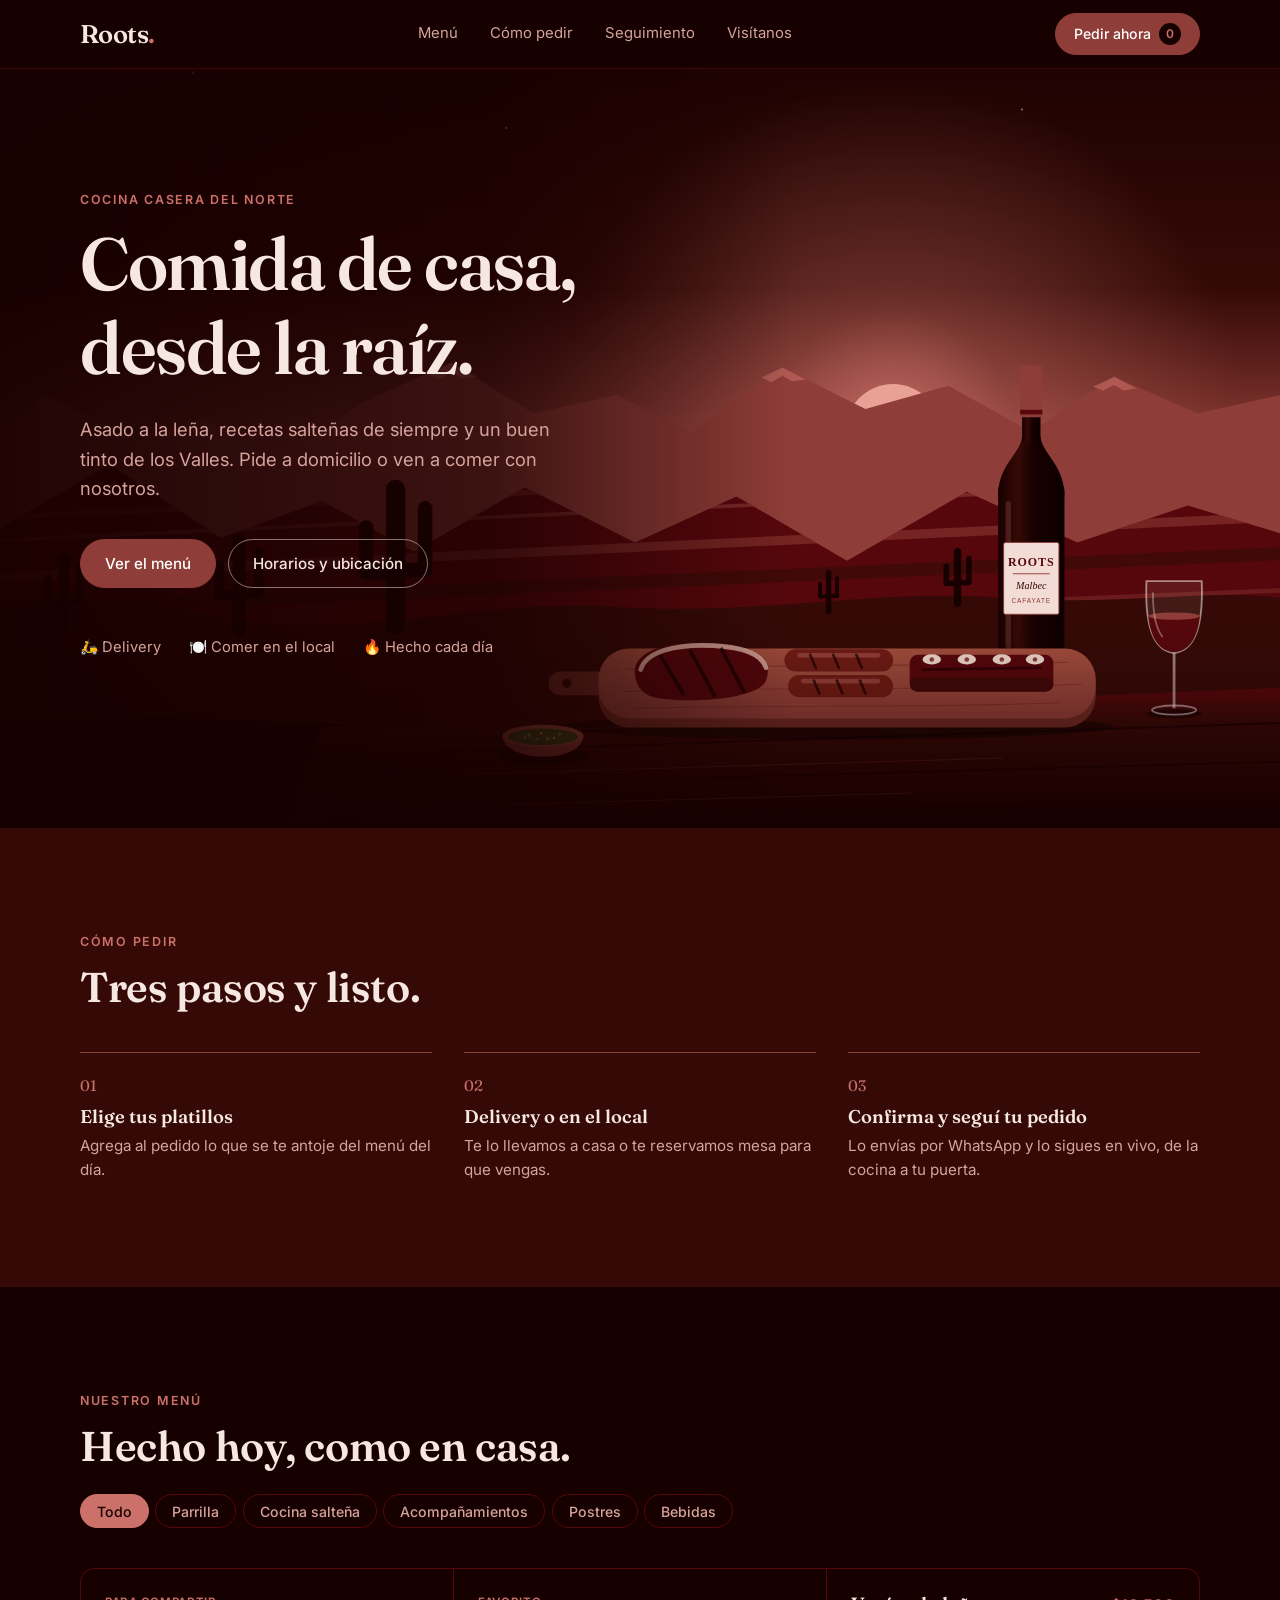
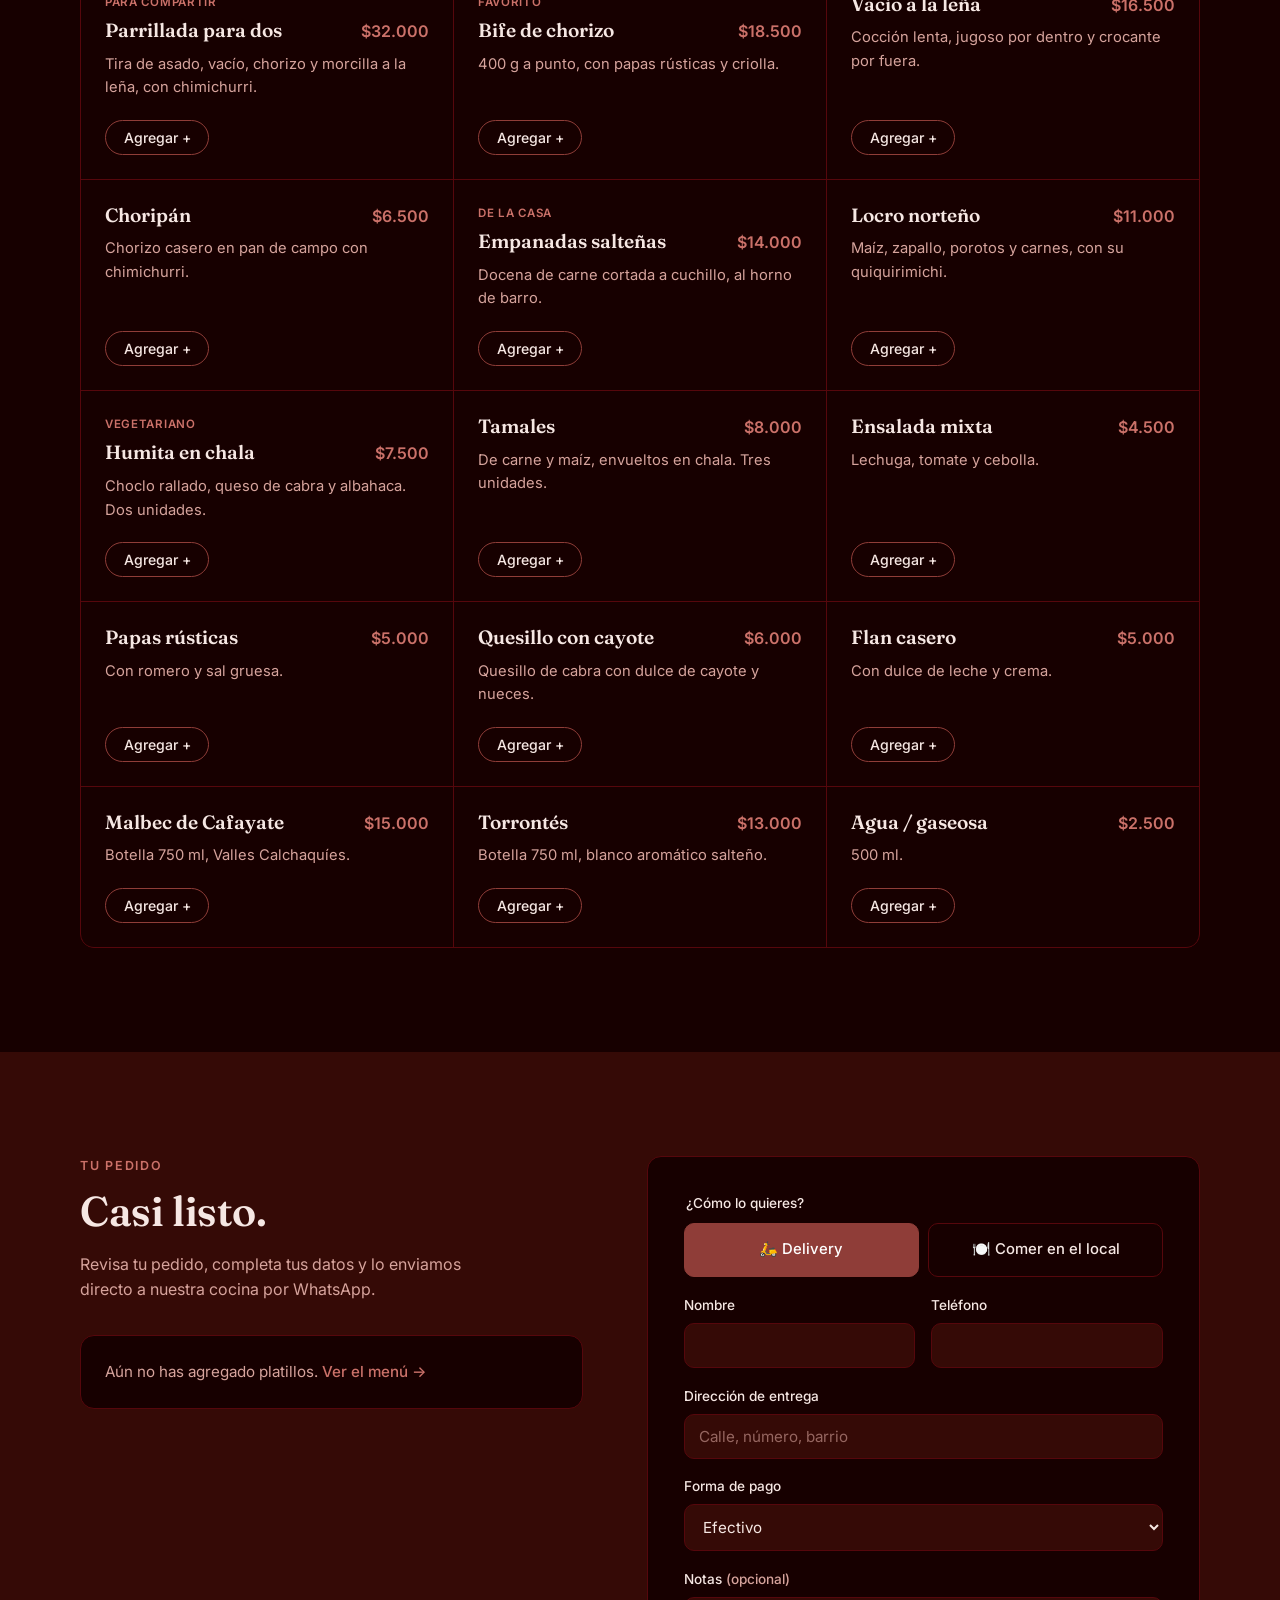
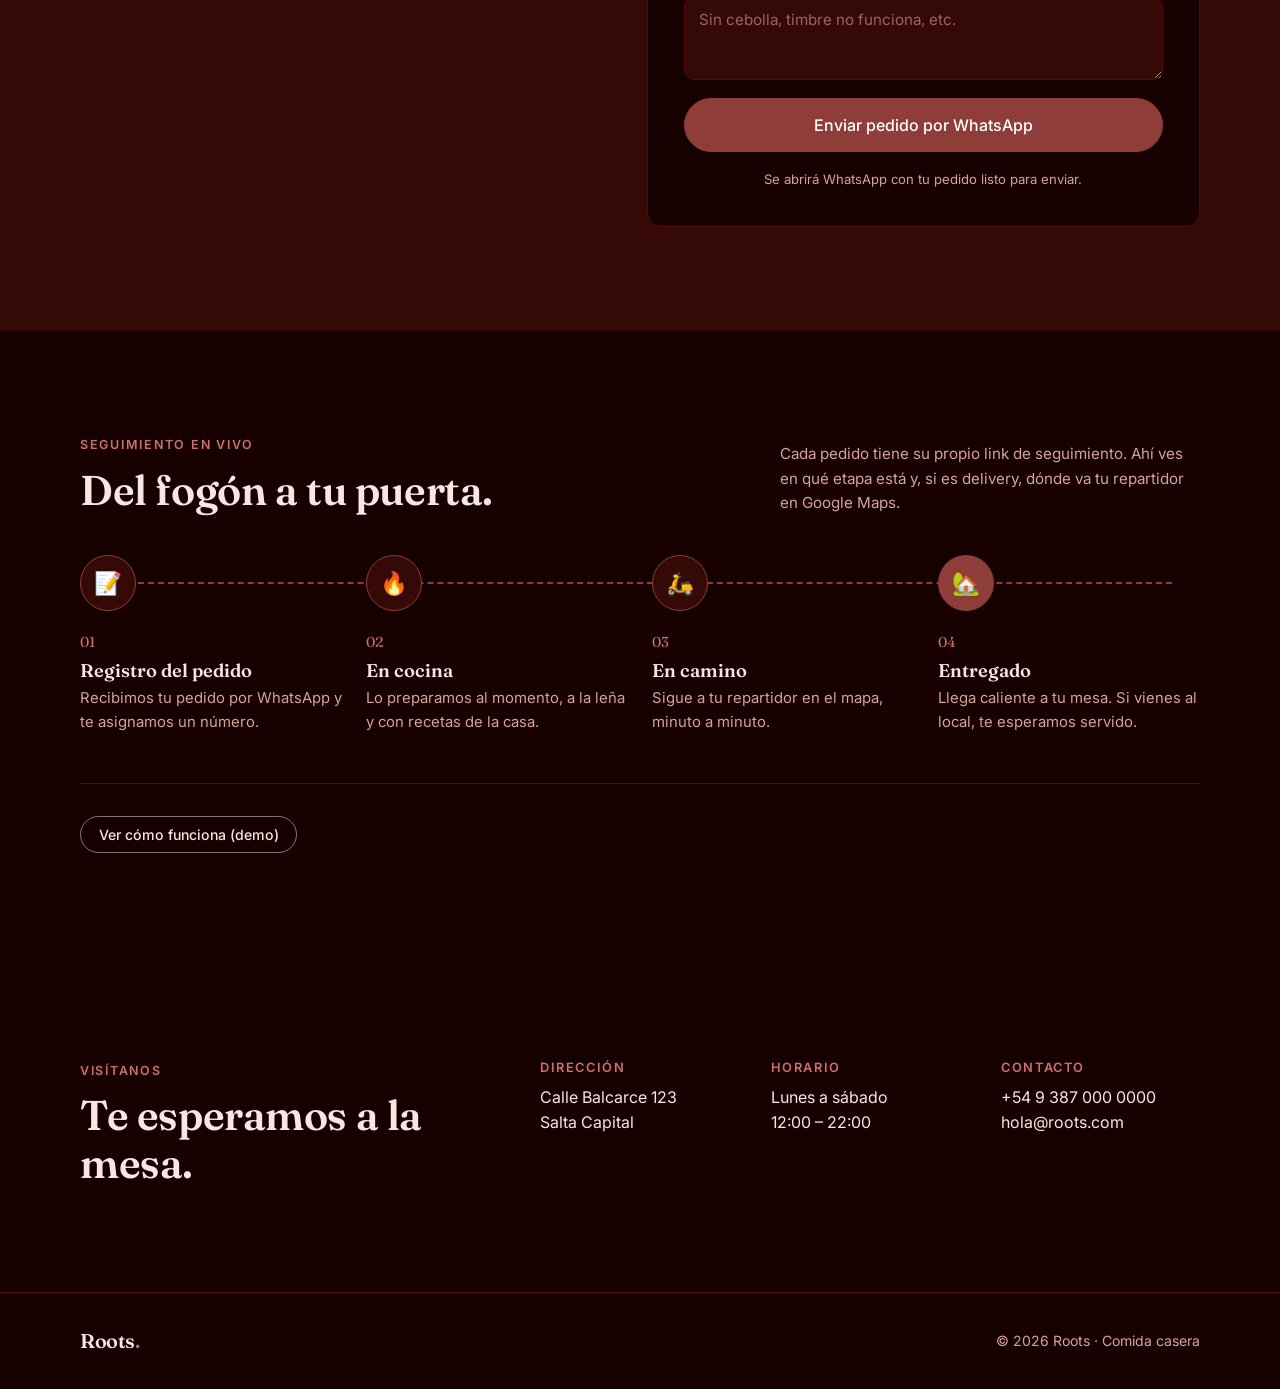
==== index.html @ 9a9501b3 "Subir landing page de Roots (menú, pedidos y seguimiento)" ====
<!DOCTYPE html>
<html lang="es">
<head>
  <meta charset="UTF-8" />
  <meta name="viewport" content="width=device-width, initial-scale=1.0" />
  <title>Roots — Comida casera</title>
  <meta name="description" content="Roots, casa de comida casera. Pide para delivery o ven a comer al local." />
  <link rel="preconnect" href="https://fonts.googleapis.com" />
  <link rel="preconnect" href="https://fonts.gstatic.com" crossorigin />
  <link href="https://fonts.googleapis.com/css2?family=Fraunces:opsz,wght@9..144,400;9..144,600&family=Inter:wght@400;500;600&display=swap" rel="stylesheet" />
  <link rel="stylesheet" href="styles.css" />
</head>
<body>

  <!-- Navegación -->
  <header class="nav">
    <div class="container nav__inner">
      <a href="#inicio" class="logo">Roots<span class="logo__dot">.</span></a>
      <nav class="nav__links" aria-label="Principal">
        <a href="#menu">Menú</a>
        <a href="#como-pedir">Cómo pedir</a>
        <a href="#seguimiento">Seguimiento</a>
        <a href="#visitanos">Visítanos</a>
      </nav>
      <a href="#pedido" class="btn btn--small">Pedir ahora <span class="cart-count" data-cart-count>0</span></a>
    </div>
  </header>

  <main>
    <!-- Hero -->
    <section id="inicio" class="hero">
      <img class="hero__scene" src="hero.svg" alt="" aria-hidden="true" />
      <div class="container hero__inner">
        <div class="hero__content">
          <p class="eyebrow">Cocina casera del norte</p>
          <h1>Comida de casa,<br />desde la raíz.</h1>
          <p class="hero__lead">
            Asado a la leña, recetas salteñas de siempre y un buen tinto de los Valles.
            Pide a domicilio o ven a comer con nosotros.
          </p>
          <div class="hero__actions">
            <a href="#menu" class="btn">Ver el menú</a>
            <a href="#visitanos" class="btn btn--ghost">Horarios y ubicación</a>
          </div>
          <ul class="hero__badges">
            <li>🛵 Delivery</li>
            <li>🍽️ Comer en el local</li>
            <li>🔥 Hecho cada día</li>
          </ul>
        </div>
      </div>
    </section>

    <!-- Cómo pedir -->
    <section id="como-pedir" class="section section--alt">
      <div class="container">
        <p class="eyebrow">Cómo pedir</p>
        <h2>Tres pasos y listo.</h2>
        <ol class="steps">
          <li>
            <span class="steps__num">01</span>
            <h3>Elige tus platillos</h3>
            <p>Agrega al pedido lo que se te antoje del menú del día.</p>
          </li>
          <li>
            <span class="steps__num">02</span>
            <h3>Delivery o en el local</h3>
            <p>Te lo llevamos a casa o te reservamos mesa para que vengas.</p>
          </li>
          <li>
            <span class="steps__num">03</span>
            <h3>Confirma y seguí tu pedido</h3>
            <p>Lo envías por WhatsApp y lo sigues en vivo, de la cocina a tu puerta.</p>
          </li>
        </ol>
      </div>
    </section>

    <!-- Menú -->
    <section id="menu" class="section">
      <div class="container">
        <div class="section__head">
          <div>
            <p class="eyebrow">Nuestro menú</p>
            <h2>Hecho hoy, como en casa.</h2>
          </div>
          <div class="tabs" role="tablist" data-tabs></div>
        </div>
        <div class="menu" data-menu></div>
      </div>
    </section>

    <!-- Pedido -->
    <section id="pedido" class="section section--alt">
      <div class="container order">
        <div class="order__intro">
          <p class="eyebrow">Tu pedido</p>
          <h2>Casi listo.</h2>
          <p class="muted">Revisa tu pedido, completa tus datos y lo enviamos directo a nuestra cocina por WhatsApp.</p>

          <div class="cart" data-cart>
            <p class="cart__empty" data-cart-empty>Aún no has agregado platillos. <a href="#menu">Ver el menú →</a></p>
            <ul class="cart__list" data-cart-list></ul>
            <dl class="cart__totals" data-cart-totals hidden>
              <div><dt>Subtotal</dt><dd data-subtotal>$0</dd></div>
              <div data-delivery-row><dt>Envío</dt><dd data-delivery-fee>$0</dd></div>
              <div class="cart__total"><dt>Total</dt><dd data-total>$0</dd></div>
            </dl>
          </div>
        </div>

        <form class="form" data-order-form novalidate>
          <fieldset class="mode">
            <legend class="form__label">¿Cómo lo quieres?</legend>
            <label class="mode__option">
              <input type="radio" name="mode" value="delivery" checked />
              <span>🛵 Delivery</span>
            </label>
            <label class="mode__option">
              <input type="radio" name="mode" value="local" />
              <span>🍽️ Comer en el local</span>
            </label>
          </fieldset>

          <div class="form__row">
            <label class="field">
              <span class="form__label">Nombre</span>
              <input type="text" name="name" autocomplete="name" required />
            </label>
            <label class="field">
              <span class="form__label">Teléfono</span>
              <input type="tel" name="phone" autocomplete="tel" required />
            </label>
          </div>

          <div data-delivery-fields>
            <label class="field">
              <span class="form__label">Dirección de entrega</span>
              <input type="text" name="address" autocomplete="street-address" placeholder="Calle, número, barrio" required />
            </label>
            <label class="field">
              <span class="form__label">Forma de pago</span>
              <select name="payment">
                <option>Efectivo</option>
                <option>Transferencia</option>
                <option>Tarjeta (terminal a domicilio)</option>
              </select>
            </label>
          </div>

          <div class="form__row" data-local-fields hidden>
            <label class="field">
              <span class="form__label">Hora de llegada</span>
              <input type="time" name="time" min="12:00" max="21:30" />
            </label>
            <label class="field">
              <span class="form__label">Personas</span>
              <input type="number" name="people" min="1" max="20" value="2" />
            </label>
          </div>

          <label class="field">
            <span class="form__label">Notas <span class="muted">(opcional)</span></span>
            <textarea name="notes" rows="3" placeholder="Sin cebolla, timbre no funciona, etc."></textarea>
          </label>

          <p class="form__error" data-form-error role="alert"></p>

          <button type="submit" class="btn btn--block">Enviar pedido por WhatsApp</button>
          <p class="form__hint muted">Se abrirá WhatsApp con tu pedido listo para enviar.</p>

          <div class="order-sent" data-order-sent hidden>
            <p class="order-sent__title">Pedido <strong data-order-sent-id></strong> registrado</p>
            <p class="muted">Envía el mensaje de WhatsApp para confirmarlo. Desde aquí puedes seguirlo en vivo.</p>
            <a class="btn btn--block" data-order-sent-link href="#">Seguir mi pedido en el mapa →</a>
          </div>
        </form>
      </div>
    </section>

    <!-- Ruta del pedido / seguimiento -->
    <section id="seguimiento" class="section">
      <div class="container">
        <div class="section__head">
          <div>
            <p class="eyebrow">Seguimiento en vivo</p>
            <h2>Del fogón a tu puerta.</h2>
          </div>
          <p class="muted section__aside">Cada pedido tiene su propio link de seguimiento. Ahí ves en qué etapa está y, si es delivery, dónde va tu repartidor en Google Maps.</p>
        </div>

        <ol class="route">
          <li class="route__stop">
            <span class="route__icon" aria-hidden="true">📝</span>
            <span class="route__num">01</span>
            <h3>Registro del pedido</h3>
            <p>Recibimos tu pedido por WhatsApp y te asignamos un número.</p>
          </li>
          <li class="route__stop">
            <span class="route__icon" aria-hidden="true">🔥</span>
            <span class="route__num">02</span>
            <h3>En cocina</h3>
            <p>Lo preparamos al momento, a la leña y con recetas de la casa.</p>
          </li>
          <li class="route__stop">
            <span class="route__icon" aria-hidden="true">🛵</span>
            <span class="route__num">03</span>
            <h3>En camino</h3>
            <p>Sigue a tu repartidor en el mapa, minuto a minuto.</p>
          </li>
          <li class="route__stop">
            <span class="route__icon" aria-hidden="true">🏡</span>
            <span class="route__num">04</span>
            <h3>Entregado</h3>
            <p>Llega caliente a tu mesa. Si vienes al local, te esperamos servido.</p>
          </li>
        </ol>

        <div class="track-cta">
          <div class="track-cta__last" data-last-order hidden>
            <span class="muted">Tu último pedido</span>
            <strong data-last-order-id></strong>
            <a class="btn btn--small" data-last-order-link href="#">Seguir pedido →</a>
          </div>
          <a class="btn btn--ghost btn--small" href="seguimiento.html?demo=1">Ver cómo funciona (demo)</a>
        </div>
      </div>
    </section>

    <!-- Visítanos -->
    <section id="visitanos" class="section">
      <div class="container info">
        <div>
          <p class="eyebrow">Visítanos</p>
          <h2>Te esperamos a la mesa.</h2>
        </div>
        <div class="info__grid">
          <div>
            <h3>Dirección</h3>
            <p>Calle Balcarce 123<br />Salta Capital</p>
          </div>
          <div>
            <h3>Horario</h3>
            <p>Lunes a sábado<br />12:00 – 22:00</p>
          </div>
          <div>
            <h3>Contacto</h3>
            <p><a href="tel:+5493870000000">+54 9 387 000 0000</a><br />hola@roots.com</p>
          </div>
        </div>
      </div>
    </section>
  </main>

  <footer class="footer">
    <div class="container footer__inner">
      <span class="logo logo--small">Roots<span class="logo__dot">.</span></span>
      <span class="muted">© <span data-year></span> Roots · Comida casera</span>
    </div>
  </footer>

  <!-- Barra flotante del carrito (móvil) -->
  <a href="#pedido" class="float-cart" data-float-cart hidden>
    <span><span data-cart-count>0</span> platillos</span>
    <strong data-float-total>$0</strong>
  </a>

  <div class="toast" data-toast role="status" aria-live="polite"></div>

  <script src="data.js"></script>
  <script src="script.js"></script>
</body>
</html>
---- styles.css ----
/* ============ Roots — estilos ============ */
/* Paleta: #170000 · #350a06 · #56070c · #8f3d38 · #cb7169 */
:root {
  color-scheme: dark;
  --c1: #170000;
  --c2: #350a06;
  --c3: #56070c;
  --c4: #8f3d38;
  --c5: #cb7169;

  --bg: var(--c1);
  --bg-alt: var(--c2);
  --surface: var(--c1);
  --field: var(--c2);
  --ink: #f6e7e3;          /* texto claro, tinte de la paleta */
  --muted: #d6a39c;        /* rosa suave derivado de #cb7169 */
  --line: var(--c3);
  --brand: var(--c4);
  --brand-hover: var(--c5);
  --accent: var(--c5);
  --radius: 14px;
  --serif: "Fraunces", Georgia, serif;
  --sans: "Inter", system-ui, -apple-system, "Segoe UI", sans-serif;
}

*, *::before, *::after { box-sizing: border-box; }
html { scroll-behavior: smooth; scroll-padding-top: 80px; }
body {
  margin: 0;
  font-family: var(--sans);
  color: var(--ink);
  background: var(--bg);
  line-height: 1.6;
  -webkit-font-smoothing: antialiased;
}
img, svg { max-width: 100%; display: block; }
a { color: inherit; }
h1, h2, h3 { font-family: var(--serif); font-weight: 600; line-height: 1.15; margin: 0; }
h1 { font-size: clamp(2.6rem, 6vw, 4.6rem); letter-spacing: -0.02em; }
h2 { font-size: clamp(1.9rem, 4vw, 2.6rem); letter-spacing: -0.01em; }
h3 { font-size: 1.15rem; }
p { margin: 0; }
[hidden] { display: none !important; }

.container { width: min(1120px, 100% - 2.5rem); margin-inline: auto; }
.muted { color: var(--muted); }
.eyebrow {
  font-size: .78rem;
  font-weight: 600;
  letter-spacing: .14em;
  text-transform: uppercase;
  color: var(--accent);
  margin-bottom: .75rem;
}

/* ---------- Botones ---------- */
.btn {
  display: inline-flex;
  align-items: center;
  justify-content: center;
  gap: .5rem;
  padding: .85rem 1.5rem;
  border: 1.5px solid var(--brand);
  border-radius: 999px;
  background: var(--brand);
  color: #fff;
  font: 500 .95rem var(--sans);
  text-decoration: none;
  cursor: pointer;
  transition: transform .15s ease, background .15s ease, border-color .15s ease, color .15s ease;
}
.btn:hover { background: var(--brand-hover); border-color: var(--brand-hover); color: var(--c1); transform: translateY(-1px); }
.btn--ghost { background: transparent; color: var(--ink); border-color: rgba(246, 231, 227, .5); }
.btn--ghost:hover { background: var(--ink); border-color: var(--ink); color: var(--c1); }
.btn--small { padding: .55rem 1.1rem; font-size: .88rem; }
.btn--block { width: 100%; padding: 1rem; font-size: 1rem; }

.cart-count {
  display: inline-grid;
  place-items: center;
  min-width: 1.4rem;
  height: 1.4rem;
  padding: 0 .35rem;
  border-radius: 999px;
  background: var(--c1);
  color: var(--c5);
  font-size: .75rem;
  font-weight: 600;
}

/* ---------- Navegación ---------- */
.nav {
  position: sticky;
  top: 0;
  z-index: 20;
  background: rgba(23, 0, 0, .82);
  backdrop-filter: blur(10px);
  border-bottom: 1px solid rgba(86, 7, 12, .7);
}
.nav__inner { display: flex; align-items: center; justify-content: space-between; height: 68px; }
.logo {
  font-family: var(--serif);
  font-size: 1.6rem;
  font-weight: 600;
  text-decoration: none;
  color: var(--ink);
  letter-spacing: -0.02em;
}
.logo--small { font-size: 1.25rem; }
.logo__dot { color: var(--accent); }
.nav__links { display: flex; gap: 2rem; }
.nav__links a { text-decoration: none; font-size: .93rem; color: var(--muted); transition: color .15s; }
.nav__links a:hover { color: var(--ink); }

/* ---------- Hero ---------- */
.hero {
  position: relative;
  min-height: min(92vh, 860px);
  display: flex;
  align-items: center;
  overflow: hidden;
  isolation: isolate;
  margin-top: -69px;          /* el hero pasa por debajo de la barra */
  padding: calc(69px + 3rem) 0 6rem;
}
.hero__scene {
  position: absolute;
  inset: 0;
  width: 100%;
  height: 100%;
  max-width: none;
  object-fit: cover;
  object-position: right bottom;
  z-index: -2;
}
.hero::after {               /* velo para que el texto se lea bien */
  content: "";
  position: absolute;
  inset: 0;
  z-index: -1;
  background:
    linear-gradient(90deg, rgba(23, 0, 0, .92) 0%, rgba(23, 0, 0, .7) 38%, rgba(23, 0, 0, 0) 62%),
    linear-gradient(0deg, rgba(23, 0, 0, .55) 0%, rgba(23, 0, 0, 0) 25%);
}
.hero__inner { max-width: 1120px; }
.hero__content { max-width: 560px; }
.hero__lead { margin-top: 1.5rem; font-size: 1.15rem; color: var(--muted); max-width: 480px; }
.hero__actions { display: flex; flex-wrap: wrap; gap: .75rem; margin-top: 2.25rem; }
.hero__badges {
  display: flex;
  flex-wrap: wrap;
  gap: .5rem 1.75rem;
  list-style: none;
  padding: 0;
  margin: 3rem 0 0;
  font-size: .92rem;
  color: var(--muted);
}

/* ---------- Secciones ---------- */
.section { padding: clamp(4rem, 9vw, 6.5rem) 0; }
.section--alt { background: var(--bg-alt); }
.section__head {
  display: flex;
  flex-wrap: wrap;
  align-items: flex-end;
  justify-content: space-between;
  gap: 1.5rem;
  margin-bottom: 2.5rem;
}

/* ---------- Pasos ---------- */
.steps {
  display: grid;
  grid-template-columns: repeat(auto-fit, minmax(230px, 1fr));
  gap: 2rem;
  list-style: none;
  padding: 0;
  margin: 2.5rem 0 0;
}
.steps li { border-top: 1px solid var(--c4); padding-top: 1.25rem; }
.steps__num { font-family: var(--serif); color: var(--accent); font-size: .95rem; }
.steps h3 { margin: .5rem 0 .4rem; }
.steps p { color: var(--muted); font-size: .95rem; }

/* ---------- Tabs ---------- */
.tabs { display: flex; flex-wrap: wrap; gap: .4rem; }
.tab {
  padding: .45rem 1rem;
  border: 1px solid var(--line);
  border-radius: 999px;
  background: transparent;
  font: 500 .88rem var(--sans);
  color: var(--muted);
  cursor: pointer;
  transition: all .15s;
}
.tab:hover { color: var(--ink); border-color: var(--c4); }
.tab[aria-selected="true"] { background: var(--c5); border-color: var(--c5); color: var(--c1); }

/* ---------- Menú ---------- */
.menu {
  display: grid;
  grid-template-columns: repeat(auto-fill, minmax(300px, 1fr));
  gap: 1px;
  background: var(--line);
  border: 1px solid var(--line);
  border-radius: var(--radius);
  overflow: hidden;
}
.dish {
  display: flex;
  flex-direction: column;
  gap: .5rem;
  padding: 1.5rem;
  background: var(--bg);
  transition: background .2s;
}
.dish:hover { background: #200201; }
.dish__top { display: flex; justify-content: space-between; align-items: baseline; gap: 1rem; }
.dish__name { font-family: var(--serif); font-size: 1.2rem; font-weight: 600; }
.dish__price { font-weight: 600; color: var(--c5); white-space: nowrap; }
.dish__desc { color: var(--muted); font-size: .92rem; flex: 1; }
.dish__tag {
  align-self: flex-start;
  font-size: .72rem;
  font-weight: 600;
  letter-spacing: .06em;
  text-transform: uppercase;
  color: var(--accent);
}
.dish__actions { margin-top: .75rem; }

.add {
  padding: .5rem 1.1rem;
  border: 1px solid var(--c4);
  border-radius: 999px;
  background: transparent;
  color: var(--ink);
  font: 500 .88rem var(--sans);
  cursor: pointer;
  transition: all .15s;
}
.add:hover { background: var(--c4); color: #fff; }

.qty {
  display: inline-flex;
  align-items: center;
  border: 1px solid var(--c4);
  border-radius: 999px;
  overflow: hidden;
}
.qty button {
  width: 2.2rem;
  height: 2.2rem;
  border: 0;
  background: transparent;
  font-size: 1.1rem;
  cursor: pointer;
  color: var(--ink);
}
.qty button:hover { background: var(--c3); }
.qty span { min-width: 1.8rem; text-align: center; font-weight: 600; font-size: .92rem; }

/* ---------- Pedido ---------- */
.order {
  display: grid;
  grid-template-columns: 1fr 1.1fr;
  gap: clamp(2rem, 5vw, 4.5rem);
  align-items: start;
}
.order__intro > .muted { margin-top: 1rem; max-width: 420px; }

.cart {
  margin-top: 2rem;
  padding: 1.5rem;
  background: var(--surface);
  border: 1px solid var(--line);
  border-radius: var(--radius);
}
.cart__empty { color: var(--muted); font-size: .95rem; }
.cart__empty a { color: var(--accent); font-weight: 500; text-decoration: none; }
.cart__list { list-style: none; padding: 0; margin: 0; }
.cart__item {
  display: grid;
  grid-template-columns: 1fr auto auto;
  align-items: center;
  gap: 1rem;
  padding: .85rem 0;
  border-bottom: 1px solid var(--line);
}
.cart__item:first-child { padding-top: 0; }
.cart__item-name { font-weight: 500; font-size: .95rem; }
.cart__item-unit { font-size: .82rem; color: var(--muted); }
.cart__item .qty button { width: 1.9rem; height: 1.9rem; font-size: 1rem; }
.cart__item-total { font-weight: 600; min-width: 4.5rem; text-align: right; }
.cart__totals { margin: 1rem 0 0; }
.cart__totals div { display: flex; justify-content: space-between; padding: .25rem 0; font-size: .95rem; }
.cart__totals dt { color: var(--muted); }
.cart__totals dd { margin: 0; }
.cart__total { margin-top: .5rem; padding-top: .75rem !important; border-top: 1px solid var(--c4); font-size: 1.1rem !important; }
.cart__total dt { color: var(--ink) !important; font-weight: 600; }
.cart__total dd { font-weight: 700; color: var(--c5); }

/* ---------- Formulario ---------- */
.form {
  display: flex;
  flex-direction: column;
  gap: 1.1rem;
  padding: clamp(1.5rem, 3vw, 2.25rem);
  background: var(--surface);
  border: 1px solid var(--line);
  border-radius: var(--radius);
}
.form__row { display: grid; grid-template-columns: 1fr 1fr; gap: 1rem; }
[data-delivery-fields] { display: flex; flex-direction: column; gap: 1.1rem; }
.field { display: flex; flex-direction: column; gap: .4rem; }
.form__label { font-size: .85rem; font-weight: 500; }
.form input:not([type="radio"]),
.form select,
.form textarea {
  width: 100%;
  padding: .75rem .9rem;
  border: 1px solid var(--line);
  border-radius: 10px;
  background: var(--field);
  font: 400 .95rem var(--sans);
  color: var(--ink);
  transition: border-color .15s, box-shadow .15s;
}
.form ::placeholder { color: rgba(214, 163, 156, .6); }
.form textarea { resize: vertical; }
.form input:focus, .form select:focus, .form textarea:focus {
  outline: none;
  border-color: var(--c5);
  box-shadow: 0 0 0 3px rgba(203, 113, 105, .2);
}
.form .is-invalid { border-color: var(--c5) !important; box-shadow: 0 0 0 3px rgba(203, 113, 105, .3); }
.form__error { color: var(--c5); font-size: .88rem; }
.form__error:empty { display: none; }
.form__hint { text-align: center; font-size: .82rem; }

.mode { display: grid; grid-template-columns: 1fr 1fr; gap: .6rem; border: 0; padding: 0; margin: 0; }
.mode legend { margin-bottom: .5rem; }
.mode__option { position: relative; cursor: pointer; }
.mode__option input { position: absolute; opacity: 0; }
.mode__option span {
  display: block;
  padding: .9rem;
  text-align: center;
  border: 1px solid var(--line);
  border-radius: 10px;
  font-size: .93rem;
  font-weight: 500;
  transition: all .15s;
}
.mode__option:hover span { border-color: var(--c4); }
.mode__option input:checked + span { border-color: var(--c4); background: var(--c4); color: #fff; }
.mode__option input:focus-visible + span { box-shadow: 0 0 0 3px rgba(203, 113, 105, .35); }

/* ---------- Info ---------- */
.info { display: grid; grid-template-columns: 1fr 1.6fr; gap: 3rem; align-items: start; }
.info__grid { display: grid; grid-template-columns: repeat(3, 1fr); gap: 2rem; }
.info__grid h3 { font-family: var(--sans); font-size: .8rem; font-weight: 600; letter-spacing: .12em; text-transform: uppercase; color: var(--accent); margin-bottom: .6rem; }
.info__grid a { text-decoration: none; }

/* ---------- Footer ---------- */
.footer { border-top: 1px solid var(--line); padding: 2rem 0; font-size: .88rem; }
.footer__inner { display: flex; justify-content: space-between; align-items: center; gap: 1rem; flex-wrap: wrap; }

/* ---------- Carrito flotante ---------- */
.float-cart {
  position: fixed;
  left: 1rem;
  right: 1rem;
  bottom: 1rem;
  z-index: 30;
  display: none;
  justify-content: space-between;
  align-items: center;
  padding: 1rem 1.25rem;
  border-radius: 999px;
  background: var(--c4);
  color: #fff;
  text-decoration: none;
  font-size: .95rem;
  box-shadow: 0 10px 30px rgba(0, 0, 0, .45);
}

/* ---------- Toast ---------- */
.toast {
  position: fixed;
  top: 84px;
  left: 50%;
  z-index: 40;
  transform: translate(-50%, -10px);
  padding: .6rem 1.1rem;
  border-radius: 999px;
  background: var(--c5);
  color: var(--c1);
  font-size: .88rem;
  font-weight: 500;
  opacity: 0;
  pointer-events: none;
  transition: opacity .2s, transform .2s;
}
.toast.is-visible { opacity: 1; transform: translate(-50%, 0); }

/* ---------- Responsive ---------- */
@media (max-width: 860px) {
  .order, .info { grid-template-columns: 1fr; }
  .info__grid { grid-template-columns: 1fr 1fr; }
  /* En pantallas chicas la ilustración va debajo del texto */
  .hero { align-items: flex-start; min-height: 0; padding-bottom: 360px; background: var(--c1); }
  .hero__scene { top: auto; height: 440px; }
  .hero::after { background: linear-gradient(180deg, var(--c1) 0%, rgba(23, 0, 0, 0) 100%); top: auto; height: 520px; bottom: 0; opacity: 0; }
}
@media (max-width: 640px) {
  .nav__links { display: none; }
  .form__row, .info__grid { grid-template-columns: 1fr; }
  .menu { grid-template-columns: 1fr; }
  .float-cart:not([hidden]) { display: flex; }
  .footer { padding-bottom: 6rem; }
}

/* ================= Ruta del pedido (landing) ================= */
.section__aside { max-width: 420px; font-size: .95rem; }

.route {
  position: relative;
  display: grid;
  grid-template-columns: repeat(4, 1fr);
  gap: 1.5rem;
  list-style: none;
  padding: 0;
  margin: 0;
}
.route::before {               /* la "ruta" que une las etapas */
  content: "";
  position: absolute;
  top: 27px;
  left: 28px;
  right: 28px;
  border-top: 2px dashed var(--c4);
}
.route__stop { position: relative; }
.route__icon {
  display: grid;
  place-items: center;
  width: 56px;
  height: 56px;
  margin-bottom: 1.25rem;
  border-radius: 50%;
  background: var(--c2);
  border: 1px solid var(--c4);
  font-size: 1.4rem;
  position: relative;
}
.route__stop:last-child .route__icon { background: var(--c4); }
.route__num { display: block; font-family: var(--serif); color: var(--accent); font-size: .9rem; }
.route__stop h3 { margin: .35rem 0 .4rem; }
.route__stop p { color: var(--muted); font-size: .93rem; }

.track-cta {
  display: flex;
  flex-wrap: wrap;
  align-items: center;
  gap: 1rem;
  margin-top: 3rem;
  padding-top: 2rem;
  border-top: 1px solid var(--line);
}
.track-cta__last {
  display: flex;
  flex-wrap: wrap;
  align-items: center;
  gap: .4rem 1rem;
  padding: .6rem .6rem .6rem 1.25rem;
  border: 1px solid var(--line);
  border-radius: 999px;
  background: var(--c2);
}
.track-cta__last strong { color: var(--c5); }

.order-sent {
  display: flex;
  flex-direction: column;
  gap: .6rem;
  padding: 1.25rem;
  border: 1px solid var(--c4);
  border-radius: var(--radius);
  background: var(--c2);
}
.order-sent__title { font-family: var(--serif); font-size: 1.2rem; }
.order-sent__title strong { color: var(--c5); }

/* ================= Página de seguimiento ================= */
.track-page .nav { position: sticky; }
.track { padding-top: 3rem; min-height: 70vh; }
.track__empty { max-width: 640px; }
.track__empty h1 { font-size: clamp(2rem, 5vw, 3rem); margin-bottom: 1rem; }

.track__head {
  display: flex;
  flex-wrap: wrap;
  justify-content: space-between;
  align-items: flex-end;
  gap: 1.5rem;
  margin-bottom: 2rem;
}
.track__title { font-size: clamp(2rem, 5vw, 3rem); }
.track__title span { color: var(--c5); }
.track__status { margin-top: .75rem; font-size: 1.25rem; font-weight: 600; }
.demo-badge {
  margin-left: .5rem;
  padding: .1rem .5rem;
  border-radius: 999px;
  background: var(--c3);
  color: var(--ink);
  letter-spacing: .08em;
}

.eta {
  display: flex;
  flex-direction: column;
  align-items: flex-end;
  padding: 1rem 1.5rem;
  border: 1px solid var(--c4);
  border-radius: var(--radius);
  background: var(--c2);
  min-width: 160px;
}
.eta__label { font-size: .8rem; text-transform: uppercase; letter-spacing: .12em; color: var(--muted); }
.eta__value { font-family: var(--serif); font-size: 2.2rem; line-height: 1.1; color: var(--c5); }

.track__grid {
  display: grid;
  grid-template-columns: 1.6fr 1fr;
  gap: 1.5rem;
  align-items: start;
}
.track__side { display: flex; flex-direction: column; gap: 1rem; }

.map-card {
  border: 1px solid var(--line);
  border-radius: var(--radius);
  background: var(--c2);
  overflow: hidden;
}
.map { height: 460px; background: var(--c2); }
.map iframe { width: 100%; height: 100%; border: 0; display: block; filter: saturate(.85); }
.map-card__foot {
  display: flex;
  align-items: center;
  gap: 1rem;
  padding: 1.1rem 1.25rem .4rem;
  font-size: .85rem;
  white-space: nowrap;
}
.map-card__note { padding: .4rem 1.25rem 1.1rem; font-size: .85rem; }

.courier-bar {
  position: relative;
  flex: 1;
  height: 6px;
  border-radius: 999px;
  background: var(--c3);
}
.courier-bar__fill {
  height: 100%;
  width: 0;
  border-radius: inherit;
  background: var(--c5);
  transition: width .9s linear;
}
.courier-bar__bike {
  position: absolute;
  top: 50%;
  left: 0;
  transform: translate(-50%, -55%) scaleX(-1);
  font-size: 1.3rem;
  transition: left .9s linear;
}

.panel {
  padding: 1.5rem;
  border: 1px solid var(--line);
  border-radius: var(--radius);
  background: var(--c2);
}
.panel__title { font-family: var(--sans); font-size: .8rem; font-weight: 600; letter-spacing: .12em; text-transform: uppercase; color: var(--muted); margin-bottom: 1.1rem; }
.panel .cart__totals { margin-top: .75rem; }
.track__meta { font-size: .9rem; margin-bottom: .75rem; }
.cart__item--compact { padding: .55rem 0; }
.cart__item--compact:first-child { padding-top: .55rem; }

.timeline { list-style: none; padding: 0; margin: 0; }
.timeline__item {
  position: relative;
  display: flex;
  gap: 1rem;
  padding-bottom: 1.4rem;
}
.timeline__item:last-child { padding-bottom: 0; }
.timeline__item::before {      /* línea vertical */
  content: "";
  position: absolute;
  left: 8px;
  top: 20px;
  bottom: 0;
  border-left: 2px solid var(--c3);
}
.timeline__item:last-child::before { display: none; }
.timeline__item.is-done::before { border-color: var(--c4); }
.timeline__dot {
  flex: none;
  width: 18px;
  height: 18px;
  margin-top: 3px;
  border-radius: 50%;
  border: 2px solid var(--c3);
  background: var(--c1);
}
.timeline__item.is-done .timeline__dot { background: var(--c4); border-color: var(--c4); }
.timeline__item.is-current .timeline__dot {
  background: var(--c5);
  border-color: var(--c5);
  box-shadow: 0 0 0 0 rgba(203, 113, 105, .6);
  animation: pulse 1.6s infinite;
}
.timeline__title { font-weight: 500; }
.timeline__item.is-next .timeline__title { color: var(--muted); }
.timeline__item.is-current .timeline__title { color: var(--c5); font-weight: 600; }
.timeline__time { font-size: .82rem; color: var(--muted); }

@keyframes pulse {
  0%   { box-shadow: 0 0 0 0 rgba(203, 113, 105, .6); }
  70%  { box-shadow: 0 0 0 10px rgba(203, 113, 105, 0); }
  100% { box-shadow: 0 0 0 0 rgba(203, 113, 105, 0); }
}

@media (max-width: 860px) {
  .route { grid-template-columns: 1fr 1fr; row-gap: 2.5rem; }
  .route::before { display: none; }
  .track__grid { grid-template-columns: 1fr; }
  .map { height: 340px; }
}
@media (max-width: 640px) {
  .route { grid-template-columns: 1fr; }
  .eta { align-items: flex-start; width: 100%; }
  .map-card__foot { font-size: .78rem; gap: .6rem; }
}
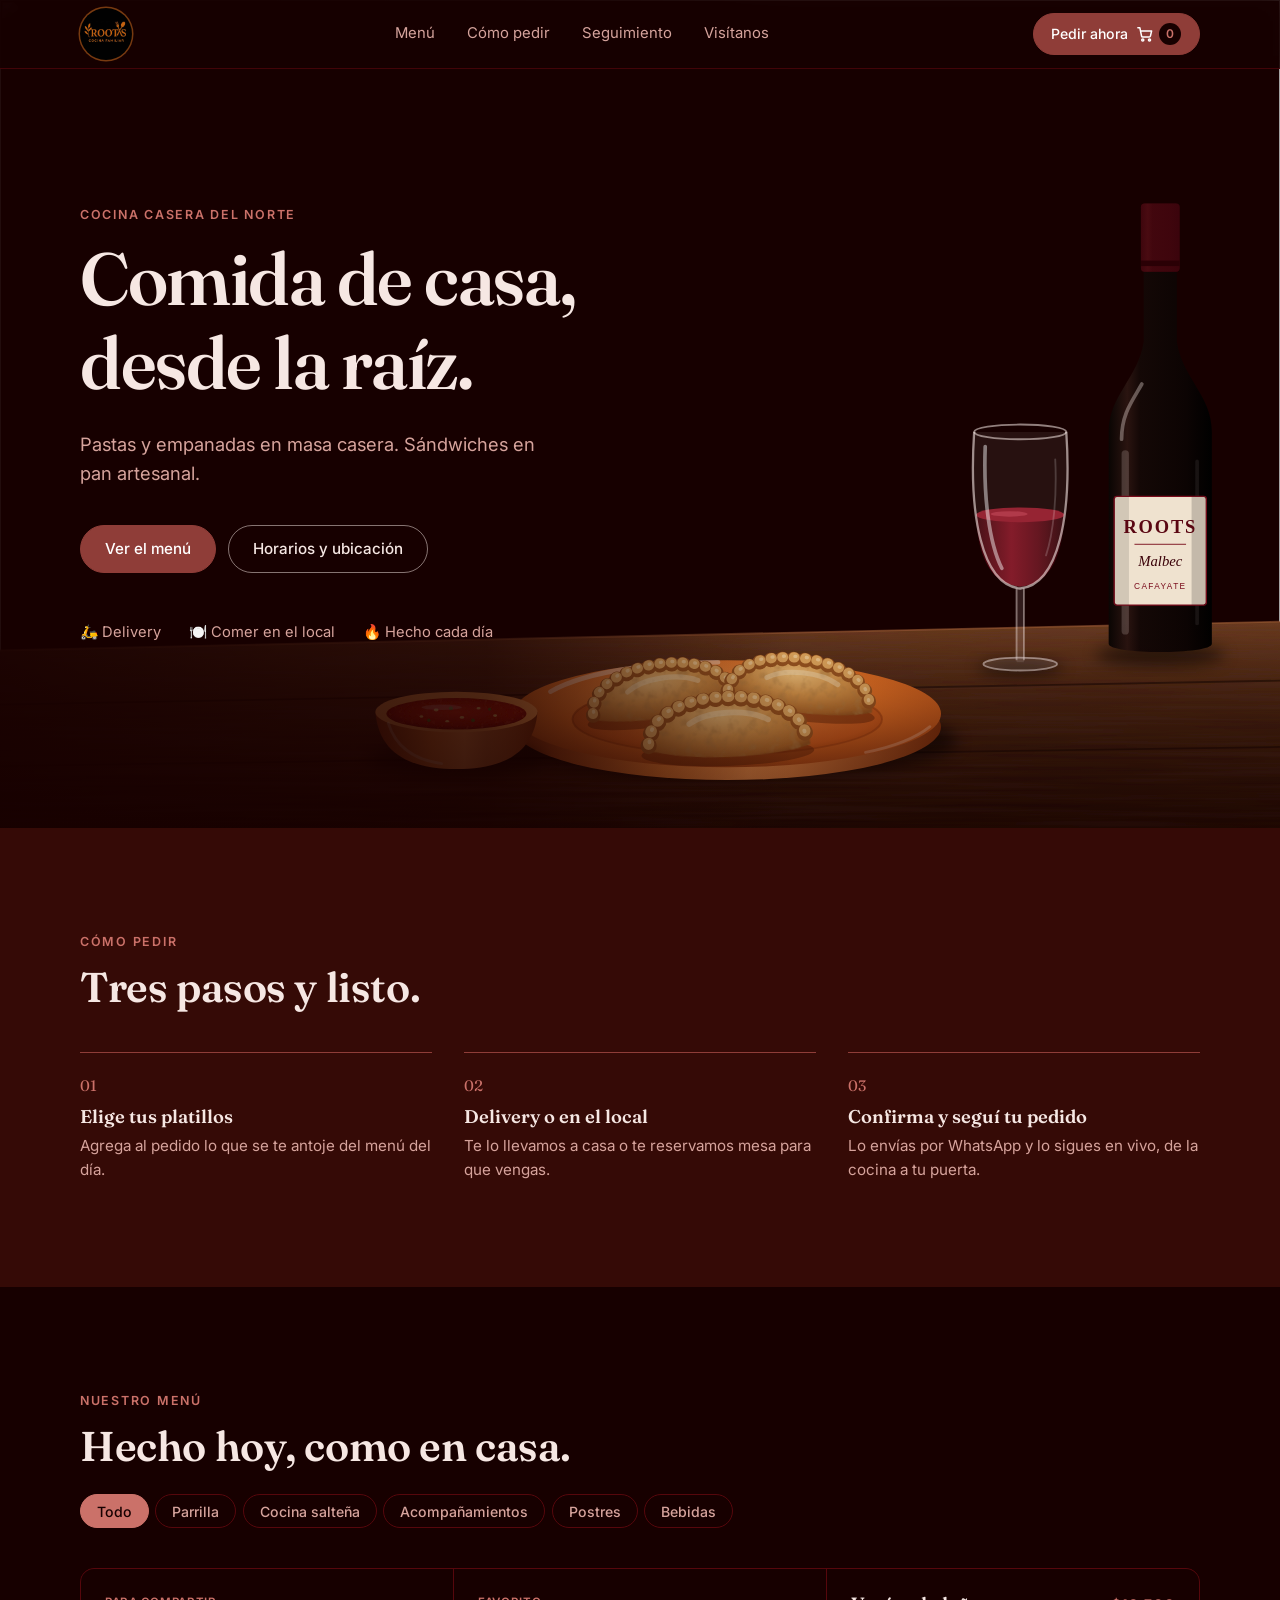
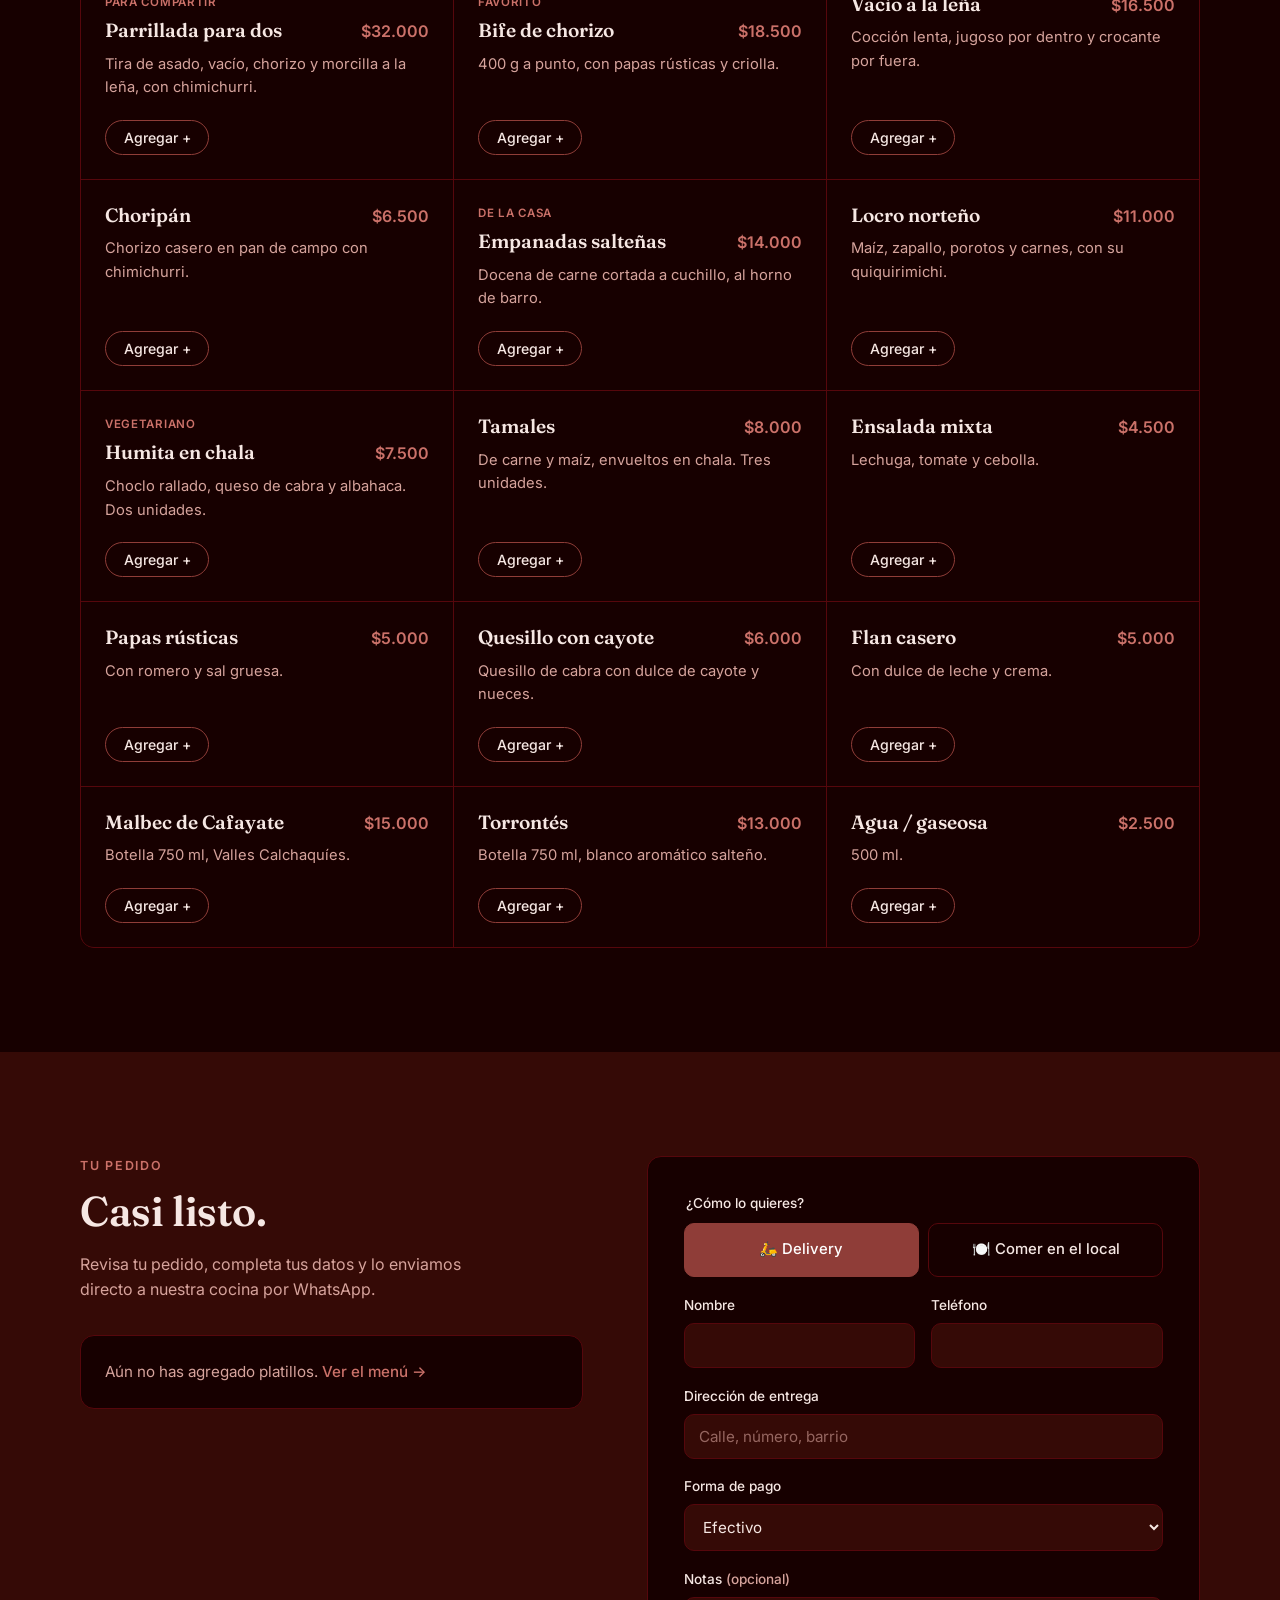
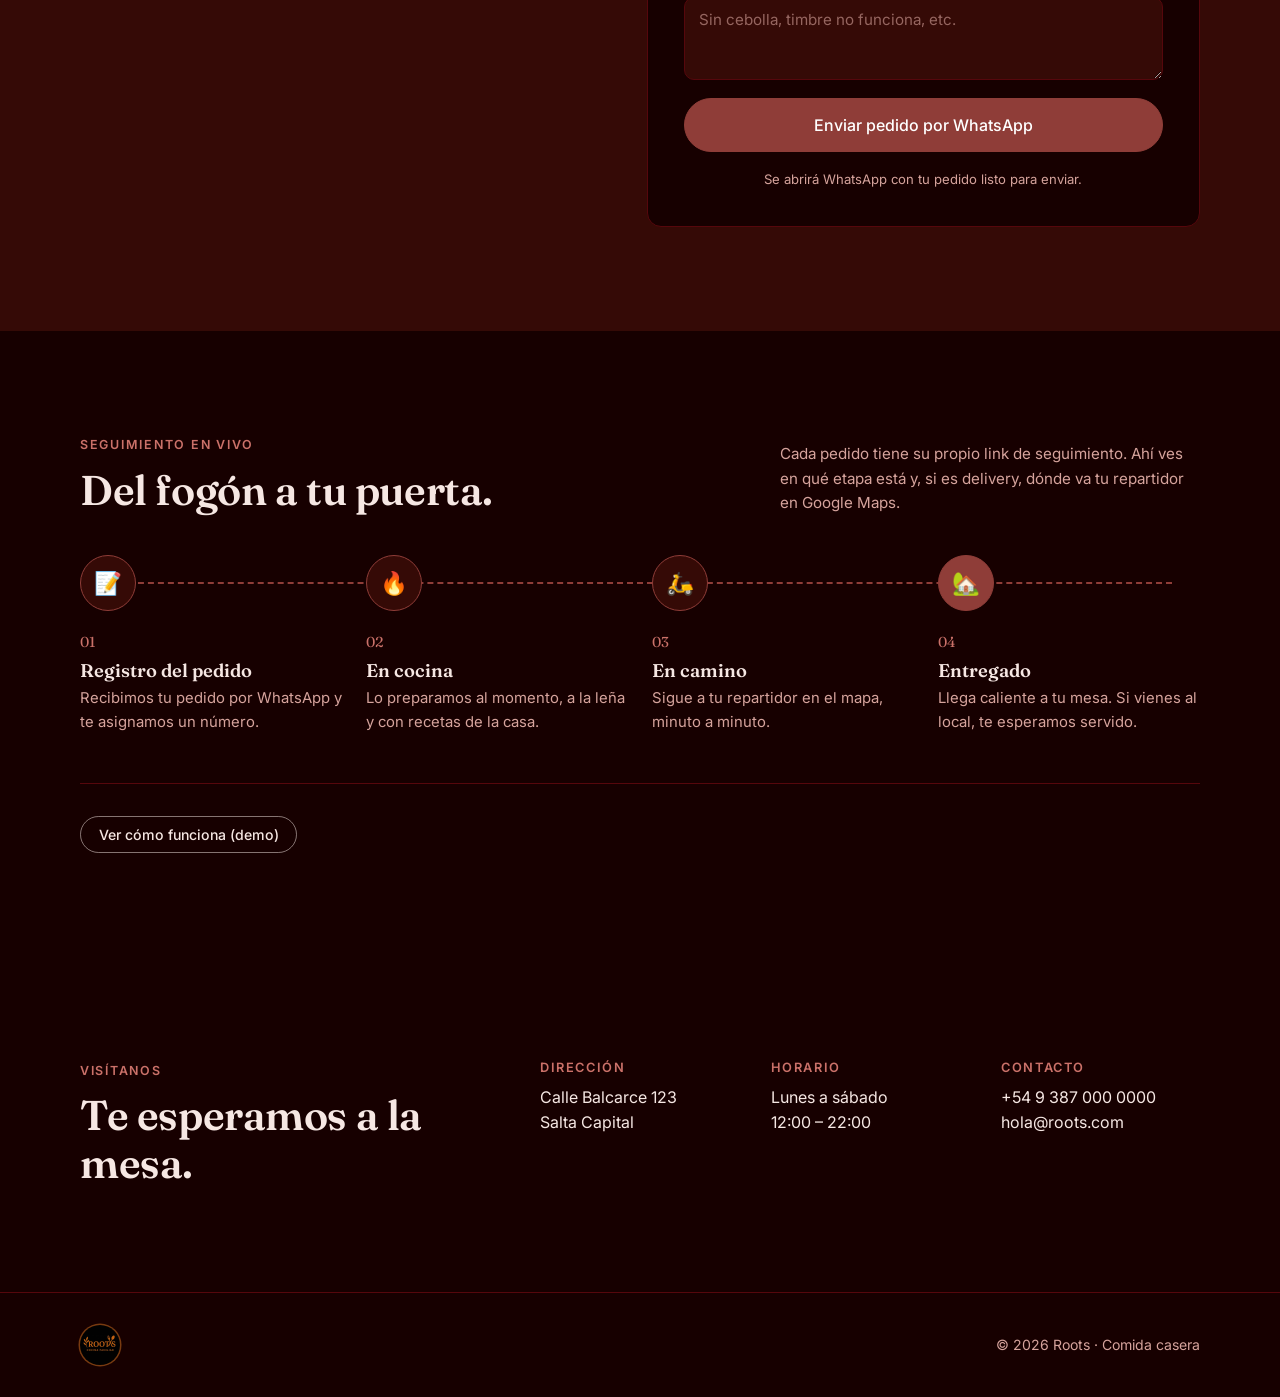
==== commit 141df527: "Agregar logo de Roots y actualizar diseño de la landing Co-Authored-By: Claude Opus 5.5 <noreply@ant" ====
--- a/index.html
+++ b/index.html
@@ -15,28 +15,34 @@
   <!-- Navegación -->
   <header class="nav">
     <div class="container nav__inner">
-      <a href="#inicio" class="logo">Roots<span class="logo__dot">.</span></a>
+      <a href="#inicio" class="logo" aria-label="Roots, cocina familiar"><img class="logo__img" src="logo.jpg" alt="Roots · Cocina familiar" width="52" height="52" /></a>
       <nav class="nav__links" aria-label="Principal">
         <a href="#menu">Menú</a>
         <a href="#como-pedir">Cómo pedir</a>
         <a href="#seguimiento">Seguimiento</a>
         <a href="#visitanos">Visítanos</a>
       </nav>
-      <a href="#pedido" class="btn btn--small">Pedir ahora <span class="cart-count" data-cart-count>0</span></a>
+      <a href="#pedido" class="btn btn--small">Pedir ahora
+        <span class="cart-badge">
+          <svg class="cart-icon" viewBox="0 0 24 24" width="18" height="18" fill="none" stroke="currentColor" stroke-width="2" stroke-linecap="round" stroke-linejoin="round" aria-hidden="true"><circle cx="9" cy="20" r="1.4"/><circle cx="18" cy="20" r="1.4"/><path d="M2.5 3.5h2.6l2.3 11.2a1.6 1.6 0 0 0 1.6 1.3h8.6a1.6 1.6 0 0 0 1.6-1.2l1.6-6.8H6.2"/></svg>
+          <span class="cart-count" data-cart-count>0</span>
+        </span>
+      </a>
     </div>
   </header>
 
   <main>
     <!-- Hero -->
     <section id="inicio" class="hero">
+      <!-- Foto: Serranía de Hornocal, norte argentino (Unsplash) -->
+      <img class="hero__photo" src="https://images.unsplash.com/photo-1520751256043-b5735693d741?auto=format&fit=crop&w=2000&q=75" alt="" aria-hidden="true" />
       <img class="hero__scene" src="hero.svg" alt="" aria-hidden="true" />
       <div class="container hero__inner">
         <div class="hero__content">
           <p class="eyebrow">Cocina casera del norte</p>
           <h1>Comida de casa,<br />desde la raíz.</h1>
           <p class="hero__lead">
-            Asado a la leña, recetas salteñas de siempre y un buen tinto de los Valles.
-            Pide a domicilio o ven a comer con nosotros.
+            Pastas y empanadas en masa casera. Sándwiches en pan artesanal.
           </p>
           <div class="hero__actions">
             <a href="#menu" class="btn">Ver el menú</a>
@@ -254,7 +260,7 @@
 
   <footer class="footer">
     <div class="container footer__inner">
-      <span class="logo logo--small">Roots<span class="logo__dot">.</span></span>
+      <span class="logo logo--small"><img class="logo__img" src="logo.jpg" alt="Roots · Cocina familiar" width="40" height="40" /></span>
       <span class="muted">© <span data-year></span> Roots · Comida casera</span>
     </div>
   </footer>
--- a/styles.css
+++ b/styles.css
@@ -88,6 +88,9 @@
   font-weight: 600;
 }
 
+.cart-badge { display: inline-flex; align-items: center; gap: .3rem; }
+.cart-icon { flex: none; }
+
 /* ---------- Navegación ---------- */
 .nav {
   position: sticky;
@@ -108,6 +111,16 @@
 }
 .logo--small { font-size: 1.25rem; }
 .logo__dot { color: var(--accent); }
+.logo { display: inline-flex; align-items: center; }
+.logo__img {
+  width: 52px;
+  height: 52px;
+  border-radius: 50%;          /* logo redondo */
+  object-fit: cover;
+  background: #000;
+  box-shadow: 0 0 0 1.5px rgba(201, 106, 30, .55);
+}
+.logo--small .logo__img { width: 40px; height: 40px; }
 .nav__links { display: flex; gap: 2rem; }
 .nav__links a { text-decoration: none; font-size: .93rem; color: var(--muted); transition: color .15s; }
 .nav__links a:hover { color: var(--ink); }
@@ -122,6 +135,17 @@
   isolation: isolate;
   margin-top: -69px;          /* el hero pasa por debajo de la barra */
   padding: calc(69px + 3rem) 0 6rem;
+}
+.hero__photo {
+  position: absolute;
+  inset: 0;
+  width: 100%;
+  height: 100%;
+  max-width: none;
+  object-fit: cover;
+  object-position: center 35%;
+  z-index: -3;
+  filter: saturate(.9) brightness(.85);
 }
 .hero__scene {
   position: absolute;
@@ -412,7 +436,11 @@
   .info__grid { grid-template-columns: 1fr 1fr; }
   /* En pantallas chicas la ilustración va debajo del texto */
   .hero { align-items: flex-start; min-height: 0; padding-bottom: 360px; background: var(--c1); }
-  .hero__scene { top: auto; height: 440px; }
+  .hero__scene, .hero__photo { top: auto; height: 440px; }
+  .hero__photo {
+    -webkit-mask-image: linear-gradient(180deg, transparent 0%, #000 40%);
+            mask-image: linear-gradient(180deg, transparent 0%, #000 40%);
+  }
   .hero::after { background: linear-gradient(180deg, var(--c1) 0%, rgba(23, 0, 0, 0) 100%); top: auto; height: 520px; bottom: 0; opacity: 0; }
 }
 @media (max-width: 640px) {
